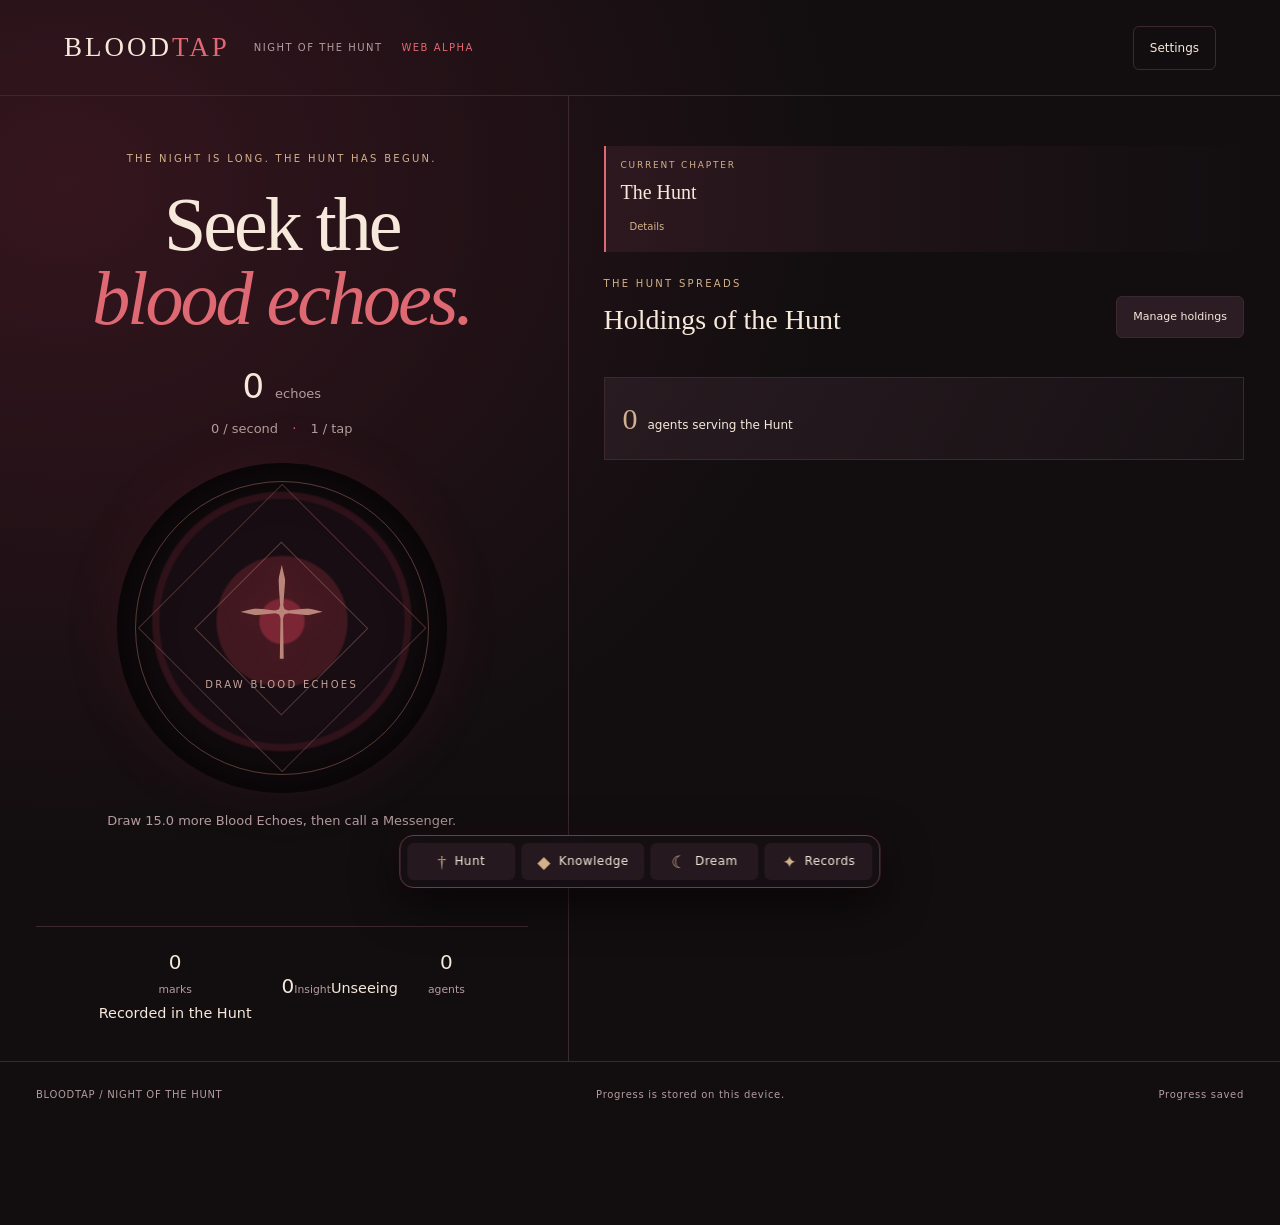
==== docs/index.html @ ead79633 "audio: rebuild all effects for ominous tone" ====
<!doctype html>
<html lang="en">
<head>
  <meta charset="utf-8"><meta name="viewport" content="width=device-width,initial-scale=1">
  <meta name="theme-color" content="#160e12"><title>BloodTap · Night of the Hunt</title>
  <link rel="icon" href="data:image/svg+xml,%3Csvg xmlns='http://www.w3.org/2000/svg' viewBox='0 0 32 32'%3E%3Cpath fill='%23df6973' d='M16 2 28 16 16 30 4 16Z'/%3E%3C/svg%3E">
  <link rel="stylesheet" href="play.css?v=20260927-8"><script src="play.js?v=20260927-14" defer></script>
</head>
<body>
<header><a class="wordmark" href="./">BLOOD<span>TAP</span></a><span class="edition">NIGHT OF THE HUNT <b>WEB ALPHA</b></span><button id="settings-open" class="quiet">Settings</button></header>
<main>
<section class="vigil" aria-labelledby="vigil-title">
<div class="eyebrow">The night is long. The Hunt has begun.</div><h1 id="vigil-title">Seek the<br><em>blood echoes.</em></h1>
<div class="balance"><strong id="bank">0</strong><span>echoes</span></div><div class="income"><span id="eps">0</span> / second <span class="dot">·</span> <span id="tap-value">1</span> / tap</div>
<button id="vessel" aria-label="Gather echoes"><span class="vessel-orbit"></span><span class="sigil">◆</span><span class="vessel-label">DRAW BLOOD ECHOES</span></button>
<p class="hint" id="onboarding">The Hunt is beginning…</p><span id="omen-announcement" class="sr-only" aria-live="assertive"></span><button id="omen" class="omen" hidden>✦ A strange sign appears <span id="omen-time"></span></button>
<div id="buffs" class="buffs"></div><p id="notice" role="status" aria-live="polite"></p>
<div class="vigil-stats"><div><strong id="achievements">0</strong><span>marks</span><small>Recorded in the Hunt</small></div><button id="insight-open" class="stat-button"><strong id="insight">0</strong><span>Insight</span><small id="insight-stage">Unseeing</small></button><div><strong id="total-owned">0</strong><span>agents</span></div></div>
</section>
<section class="empire"><div class="hunt-phase"><span>Current chapter</span><strong id="phase-name">The Hunt</strong><button id="phase-info" class="text-info" type="button" aria-expanded="false">Details</button><small id="phase-detail" hidden>Hunters, Messengers, and blood ministration define the night.</small></div><div class="section-head"><div><div class="eyebrow">THE HUNT SPREADS</div><h2>Holdings of the Hunt</h2></div><button id="holdings-open" class="holdings-open">Manage holdings</button></div><div class="holdings-summary"><strong id="holdings-owned">0</strong><span>agents serving the Hunt</span></div></section>

</main><footer><span>BLOODTAP / NIGHT OF THE HUNT</span><span>Progress is stored on this device.</span><span id="save-status">Loading…</span></footer>
<nav class="game-dock" aria-label="Hunt controls"><button id="hunt-open"><span class="dock-glyph">†</span><span>Hunt</span></button><button id="upgrades-open"><span class="dock-glyph">◆</span><span>Knowledge</span><b id="upgrade-badge" hidden>0</b></button><button id="dream-open"><span class="dock-glyph">☾</span><span>Dream</span><b id="dream-badge" hidden>0</b></button><button id="marks-dock"><span class="dock-glyph">✦</span><span>Records</span></button></nav>
<dialog id="holdings" class="game-panel holdings-panel"><form method="dialog"><div class="dialog-head"><div><div class="eyebrow">THE HUNT SPREADS</div><h2>Holdings of the Hunt</h2></div><button class="quiet">Close</button></div></form><div class="panel-balance holdings-balance"><span>Blood Echoes</span><strong id="holdings-bank">0</strong><small>Available to spend</small></div><div class="holdings-toolbar"><span class="toolbar-label">Purchase</span><div class="quantity"><button data-quantity="1" aria-pressed="true">1</button><button data-quantity="10">10</button><button data-quantity="100">100</button></div></div><div id="producers" class="producers holdings-grid"></div></dialog>
<dialog id="dream" class="game-panel dream-panel"><form method="dialog"><div class="dialog-head"><div><div class="eyebrow">WHAT THE DREAM CANNOT ERASE</div><h2>Hunter's Dream</h2></div><button class="quiet">Close</button></div></form><p>Let this Hunt end and begin another. Marks of the Hunt and remembered truths endure; accumulated Blood Echoes determine what the Dream allows you to retain.</p><div class="dream-return"><p id="reawakening-info"></p><button id="reawaken" disabled>Return to the Dream</button></div><hr><div class="memory-total"><strong id="fragments">0</strong> Remnants remembered</div><div id="memories"></div><p id="offline-info" class="muted"></p></dialog>
<dialog id="knowledge" class="game-panel"><form method="dialog"><div class="dialog-head"><div><div class="eyebrow">KNOWLEDGE BOUGHT IN BLOOD</div><h2>Hunter's Knowledge</h2></div><button class="quiet">Close</button></div></form><div class="panel-balance"><span>Blood Echoes</span><strong id="knowledge-bank">0</strong><small>Available to spend</small></div><p id="upgrade-empty" class="muted">Extend the Hunt to uncover new knowledge.</p><div id="upgrades" class="upgrades"></div></dialog>
<dialog id="marks" class="game-panel records-panel"><form method="dialog"><div class="dialog-head"><div><div class="eyebrow">RECORD OF THE HUNT</div><h2>Hunter Records</h2></div><button class="quiet">Close</button></div></form><div class="insight-path"><div class="insight-step"><strong id="records-marks">0</strong><span>Marks earned</span></div><div class="insight-arrow" aria-hidden="true">→</div><div class="insight-step"><strong id="records-insight">0</strong><span>Insight</span></div><div class="insight-arrow" aria-hidden="true">→</div><div class="insight-step"><strong id="records-stage">Unseeing</strong><span>Perception</span></div></div><div class="insight-progress"><div class="insight-progress-head"><span id="insight-progress-label">0 / 25 Marks</span><strong id="insight-next">25 Marks to next Insight</strong></div><progress id="insight-progress" max="25" value="0"></progress><small>Every 25 Marks grants 1 Insight.</small></div><section class="insight-effects"><h3>What Insight does</h3><div id="insight-effects-list"></div><p id="records-insight-detail" class="muted">The Hunt is all that can be perceived.</p></section><hr><div class="records-heading"><h3>Marks of the Hunt</h3><small>Milestones you have completed</small></div><div id="marks-list" class="marks-list"></div></dialog>
<dialog id="settings" class="settings-panel"><form method="dialog"><div class="dialog-head"><div><div class="eyebrow">GAME OPTIONS</div><h2>Settings</h2></div><button class="quiet">Close</button></div></form>
<section class="settings-section"><h3>Audio</h3><div class="setting-row"><label class="checkbox"><input id="sfx-enabled" type="checkbox" checked><span><strong>Sound effects</strong><small>Taps, purchases, discoveries, and menus.</small></span></label></div><div class="setting-slider"><label for="sfx-volume">Effects volume <output id="sfx-volume-value">42%</output></label><input id="sfx-volume" type="range" min="0" max="100" value="42" step="1"></div><div class="setting-row"><label class="checkbox"><input id="ambient-enabled" type="checkbox"><span><strong>Hunt ambience</strong><small>Continuous background atmosphere.</small></span></label></div><div class="setting-slider"><label for="ambient-volume">Ambience volume <output id="ambient-volume-value">18%</output></label><input id="ambient-volume" type="range" min="0" max="100" value="18" step="1"></div></section>
<section class="settings-section"><h3>Interface</h3><div class="setting-slider"><label for="text-size">Text size <output id="text-size-value">Normal</output></label><input id="text-size" type="range" min="0" max="2" value="1" step="1"><div class="setting-scale"><span>Compact</span><span>Normal</span><span>Large</span></div></div><div class="setting-row"><label class="checkbox"><input id="reduced-motion" type="checkbox"><span><strong>Reduce motion</strong><small>Minimizes animation and movement.</small></span></label></div></section>
<section class="settings-section"><h3>Save &amp; Data</h3><p class="muted">Progress saves automatically on this device. Export a copy before clearing browser data or switching devices.</p><div class="settings-actions"><button id="save-now">Save now</button><button id="export-save">Export save</button><button id="import-open">Import save</button><input id="import-file" type="file" accept=".json,application/json" hidden></div><details class="danger-zone"><summary>Reset progress</summary><p>This permanently erases the Hunt saved in this browser.</p><button id="reset" class="danger">Reset all progress</button></details></section></dialog>
<dialog id="offline-return" class="offline-return"><div class="offline-return-inner"><div class="eyebrow">THE DREAM REMEMBERS</div><h2>The Hunt Continued</h2><p>You were absent for <strong id="offline-duration">0 seconds</strong>.</p><div class="offline-reward"><span>Blood Echoes gathered</span><strong id="offline-earned">0</strong></div><div class="offline-details"><div><span>Offline efficiency</span><strong id="offline-efficiency">10%</strong></div><div><span>Maximum efficiency used</span><strong id="offline-max-used">0m / 30m</strong></div></div><p id="offline-note" class="muted"></p><button id="offline-continue" type="button">Return to the Hunt</button></div></dialog><dialog id="confirm"><form id="confirm-form"><h2 id="confirm-title"></h2><p id="confirm-description"></p><label id="confirm-label">Confirmation <input id="confirm-input" autocomplete="off"></label><p class="dialog-error" role="alert"></p><div class="settings-actions"><button id="confirm-submit" type="submit">Continue</button><button id="confirm-cancel" type="button" class="quiet">Cancel</button></div></form></dialog>
<div id="error" role="alert" hidden></div>
</body></html>
<!-- pages-redeploy: 2026-09-27T09:12Z -->
---- docs/play.css ----
:root{color-scheme:dark;--bg:#120e10;--panel:#1c1519;--line:#3c2930;--muted:#b49c9f;--ink:#f6e8db;--red:#df6973;--gold:#d2b18b;font-family:system-ui,-apple-system,Segoe UI,sans-serif}
*{box-sizing:border-box}.sr-only{position:absolute;width:1px;height:1px;padding:0;margin:-1px;overflow:hidden;clip:rect(0,0,0,0);white-space:nowrap;border:0}body{margin:0;background:radial-gradient(ellipse at 5% 15%,#35151e 0,transparent 45%),var(--bg);color:var(--ink)}button,a,input{font:inherit}button,.button{border:1px solid var(--line);background:#2c1d24;color:var(--ink);border-radius:6px;padding:12px 16px;cursor:pointer;text-decoration:none;display:inline-block}button:hover:not(:disabled),.button:hover{border-color:var(--red);background:#3b232b}button:disabled{opacity:.45;cursor:default}button:focus-visible,a:focus-visible,input:focus-visible{outline:3px solid var(--gold);outline-offset:4px}.quiet{background:transparent}.muted{color:var(--muted);font-size:13px;line-height:1.7}.eyebrow{font-size:10px;letter-spacing:2.3px;color:var(--gold);text-transform:uppercase}header{max-width:1440px;margin:auto;min-height:96px;padding:24px 5%;display:flex;align-items:center;gap:24px;border-bottom:1px solid var(--line)}.wordmark{font-family:Georgia,serif;color:var(--ink);font-size:27px;letter-spacing:3px;text-decoration:none}.wordmark span{color:var(--red)}.edition{font-size:10px;letter-spacing:1.5px;color:var(--muted);flex:1}.edition b{font-weight:400;margin-left:14px;color:var(--red)}header button{font-size:12px}main{max-width:1320px;margin:auto;display:grid;grid-template-columns:44% 56%;padding:0 36px}.vigil{padding:55px 40px 36px 0;text-align:center;position:sticky;top:0;align-self:start}h1{font-family:Georgia,serif;font-size:76px;line-height:.97;font-weight:400;margin:22px 0 26px;letter-spacing:-3px}h1 em{font-weight:400;color:var(--red)}.balance{display:flex;align-items:baseline;justify-content:center;gap:12px}.balance strong{font-size:34px;font-weight:500;letter-spacing:-1px}.balance span{color:var(--muted);font-size:13px}.income{font-size:12px;color:var(--muted);margin-top:7px}.dot{padding:0 10px;color:var(--red)}#vessel{width:218px;height:218px;border-radius:50%;position:relative;margin:30px auto 16px;display:flex;align-items:center;justify-content:center;flex-direction:column;background:radial-gradient(circle,#893f4d 0,#521f2d 38%,#21151b 68%);border:1px solid #9b5060;box-shadow:0 0 60px #a42b4326,inset 0 0 35px #0008;transition:transform .12s,box-shadow .3s;touch-action:manipulation;user-select:none}#vessel:hover{box-shadow:0 0 80px #d3476044,inset 0 0 35px #0008}#vessel:active{transform:scale(.96)}.vessel-orbit{position:absolute;inset:13px;border-radius:50%;border:1px solid #b66b6b66}.sigil{font-family:Georgia,serif;font-size:72px;color:#ebbbc0;text-shadow:0 0 20px #f97486}.vessel-label{font-size:9px;letter-spacing:2px;margin-top:4px}.hint{font-size:12px;line-height:1.8;color:var(--muted);min-height:44px}#notice{font-size:12px;color:var(--gold);min-height:32px;line-height:1.6}.vigil-stats{display:flex;justify-content:center;gap:30px;border-top:1px solid var(--line);padding-top:20px}.vigil-stats div{display:flex;flex-direction:column;gap:5px}.vigil-stats strong{font-size:20px;font-weight:400}.vigil-stats span{font-size:10px;color:var(--muted)}.empire{padding:50px 0 40px 35px;border-left:1px solid var(--line)}h2{font-family:Georgia,serif;font-size:28px;font-weight:400;margin:8px 0 18px}.section-head{display:flex;align-items:center;justify-content:space-between;gap:14px}.quantity{display:flex;border:1px solid var(--line);border-radius:5px}.quantity button{border:0;border-radius:3px;background:transparent;padding:8px 11px;font-size:12px}.quantity button[aria-pressed=true]{background:#75323f;color:white}.producers{display:grid;gap:7px;max-height:560px;overflow:auto;padding-right:8px;scrollbar-color:#65404a transparent}.producer{display:grid;grid-template-columns:38px 1fr auto;gap:12px;align-items:center;width:100%;text-align:left;padding:14px;background:linear-gradient(120deg,#281b21,#1c1619);min-height:80px}.producer:disabled{opacity:.6}.producer .number{font-family:Georgia,serif;color:var(--gold);font-size:21px;text-align:center}.producer .name{display:block;font-size:14px;font-weight:500}.producer .detail{display:block;color:var(--muted);font-size:10px;margin-top:5px}.producer .cost{color:var(--gold);font-size:13px;text-align:right}.producer .count{font-size:10px;color:var(--muted);display:block;margin-top:5px}.upgrade-heading{margin-top:36px}.upgrades{display:grid;grid-template-columns:1fr 1fr;gap:8px;max-height:270px;overflow:auto}.upgrade{font-size:12px;text-align:left;line-height:1.5}.upgrade small{display:block;color:var(--gold);margin-top:5px}.memory{grid-column:1/-1;display:grid;grid-template-columns:1fr 1fr;gap:60px;padding:38px 0;border-top:1px solid var(--line)}.memory p{color:var(--muted);font-size:13px;line-height:1.8;max-width:430px}.memory-total{font-size:12px;color:var(--muted);margin-bottom:12px}.memory-total strong{font-size:24px;color:var(--gold);margin-right:5px}#memories{display:grid;grid-template-columns:1fr 1fr;gap:7px}.memory-node{font-size:12px;text-align:left;line-height:1.4}.memory-node small{display:block;font-size:10px;color:var(--muted);margin-top:6px}footer{max-width:1320px;margin:auto;border-top:1px solid var(--line);padding:25px 36px 35px;display:flex;flex-wrap:wrap;gap:16px;justify-content:space-between;color:var(--muted);font-size:10px;letter-spacing:.7px}.omen{display:block;margin:16px auto;color:#ffd1a1;border-color:#c88648;background:#533320;animation:glow 2s infinite}.omen[hidden]{display:none}.buffs{display:flex;flex-wrap:wrap;gap:6px;justify-content:center}.buffs span{font-size:10px;border:1px solid #6d4d43;padding:6px;border-radius:4px;color:var(--gold)}dialog{width:min(530px,calc(100vw - 28px));max-height:90vh;background:var(--panel);color:var(--ink);border:1px solid #6c444f;border-radius:12px;padding:28px;box-shadow:0 20px 100px #000b}dialog::backdrop{background:#080507cc;backdrop-filter:blur(4px)}dialog p{font-size:13px;line-height:1.8;color:var(--muted)}.dialog-head{display:flex;align-items:center;justify-content:space-between}.dialog-head h2{margin:0}.settings-actions{display:flex;flex-wrap:wrap;gap:10px;margin:20px 0}.settings-actions>*{font-size:12px}.checkbox{font-size:13px;display:flex;gap:10px;align-items:center}hr{border:0;border-top:1px solid var(--line);margin:25px 0}.danger{color:#ff9ca4;border-color:#713543}#confirm-label{font-size:13px}#confirm-input{display:block;width:100%;background:#120e10;border:1px solid var(--line);padding:12px;color:var(--ink);margin-top:10px}#error{position:fixed;bottom:18px;left:50%;transform:translateX(-50%);max-width:90vw;background:#612b35;padding:14px 22px;border:1px solid var(--red);border-radius:7px;z-index:20;font-size:13px}body.reduced-motion *,body.reduced-motion *::before,body.reduced-motion *::after{animation:none!important;transition:none!important}@keyframes glow{50%{box-shadow:0 0 20px #d9994044}}@media(prefers-reduced-motion:reduce){*{animation:none!important;transition:none!important}}@media(max-width:800px){header{padding:20px;gap:10px}.wordmark{font-size:22px}.edition{display:none}header button{margin-left:auto}main{display:block;padding:0 20px}.vigil{position:relative;padding:35px 0 30px}h1{font-size:62px;margin:18px 0}.empire{border-left:0;border-top:1px solid var(--line);padding:30px 0}.producers{max-height:500px}.memory{display:block;padding:28px 0}.memory>div+div{margin-top:30px}.memory p{max-width:none}footer{padding:20px}.section-head h2{font-size:25px}#vessel{width:190px;height:190px}.vigil-stats{gap:40px}.balance strong{font-size:30px}}@media(max-width:380px){.upgrades,#memories{grid-template-columns:1fr}.producer{gap:7px;padding:10px}.quantity button{padding:8px}.eyebrow{letter-spacing:1.4px}}

/* Marks of the Hunt */
.stat-button{appearance:none;border:0;background:transparent;color:inherit;font:inherit;padding:0;cursor:pointer;text-align:inherit}
.stat-button:hover span,.stat-button:focus-visible span{text-decoration:underline}
.marks-list{display:grid;gap:.65rem;max-height:min(58vh,34rem);overflow:auto;padding:.25rem}
.mark-record{display:grid;gap:.2rem;padding:.75rem .85rem;border:1px solid var(--line,#49343c);background:rgba(255,255,255,.025)}
.mark-record strong{font-family:var(--serif,serif);font-size:1rem}
.mark-record span{font-size:.82rem;opacity:.72;line-height:1.35}

/* Game-like fixed command dock and dedicated knowledge panel */
body{padding-bottom:88px}
.game-dock{position:fixed;z-index:15;left:50%;bottom:max(12px,env(safe-area-inset-bottom));transform:translateX(-50%);display:flex;gap:6px;padding:7px;border:1px solid #65404a;border-radius:14px;background:#160f13eF;box-shadow:0 14px 45px #000b,0 0 28px #8f263522;backdrop-filter:blur(12px)}
.game-dock button{position:relative;min-width:108px;padding:9px 15px 8px;display:flex;align-items:center;justify-content:center;gap:8px;border-color:transparent;background:#25181e;font-size:11px;letter-spacing:.5px}
.game-dock button:hover{border-color:#9b5060;background:#3a222b}
.dock-glyph{font-family:Georgia,serif;color:var(--gold);font-size:17px;line-height:1}
#upgrade-badge{position:absolute;right:-4px;top:-7px;min-width:20px;height:20px;padding:2px 5px;border-radius:10px;background:var(--red);color:white;font-size:10px;line-height:16px;box-shadow:0 2px 8px #0008}
.game-panel{width:min(760px,calc(100vw - 24px));padding:24px}
.game-panel .upgrades{grid-template-columns:repeat(2,minmax(0,1fr));max-height:min(65vh,650px);padding:4px;gap:10px}
.game-panel .upgrade{min-height:105px;padding:14px}
@media(max-width:600px){body{padding-bottom:82px}.game-dock{width:calc(100vw - 20px);bottom:max(8px,env(safe-area-inset-bottom));justify-content:stretch}.game-dock button{min-width:0;flex:1;padding:9px 5px;font-size:10px}.game-panel{padding:18px}.game-panel .upgrades{grid-template-columns:1fr;max-height:68vh}.game-panel .upgrade{min-height:0}}

/* Narrative chapter indicator */
.hunt-phase{margin:0 0 24px;padding:13px 15px;border-left:2px solid var(--red);background:linear-gradient(90deg,#351c24aa,transparent)}
.hunt-phase span{display:block;color:var(--gold);font-size:9px;letter-spacing:1.8px;text-transform:uppercase}
.hunt-phase strong{display:block;margin-top:4px;font-family:Georgia,serif;font-size:20px;font-weight:400}
.hunt-phase small{display:block;margin-top:5px;color:var(--muted);font-size:10px;line-height:1.45}

/* Dedicated system screens */
.dream-panel{width:min(820px,calc(100vw - 24px))}
.dream-panel>p{max-width:650px}
.dream-return{display:flex;align-items:end;justify-content:space-between;gap:18px;padding:12px 0}
.dream-return p{margin:0;max-width:520px}
.dream-return button{flex:0 0 auto}
.dream-panel #memories{display:grid;grid-template-columns:repeat(2,minmax(0,1fr));gap:8px}
#dream-badge{position:absolute;right:-4px;top:-7px;min-width:20px;height:20px;padding:2px 5px;border-radius:10px;background:var(--gold);color:#1b1014;font-size:10px;line-height:16px;box-shadow:0 2px 8px #0008}
@media(max-width:600px){.dream-return{display:block}.dream-return button{width:100%;margin-top:10px}.dream-panel #memories{grid-template-columns:1fr}.game-dock button{gap:5px}}

/* Hunter Records: achievements and perception belong together */
.records-panel{width:min(760px,calc(100vw - 24px))}
.records-summary{display:grid;grid-template-columns:repeat(3,1fr);gap:8px;margin:18px 0}
.records-summary>div{padding:13px;border:1px solid var(--line);background:#171014;text-align:center}
.records-summary strong{display:block;font-family:Georgia,serif;font-size:22px;font-weight:400;color:var(--gold)}
.records-summary span{display:block;margin-top:5px;font-size:9px;letter-spacing:1px;text-transform:uppercase;color:var(--muted)}
.records-panel h3{font-family:Georgia,serif;font-weight:400}
@media(max-width:460px){.records-summary{grid-template-columns:1fr}.records-summary>div{display:flex;align-items:baseline;justify-content:space-between;text-align:left}.records-summary span{margin:0}}

/* Holdings: producers live in their own management screen */
.holdings-open{font-size:11px}
.holdings-summary{display:grid;grid-template-columns:auto 1fr;column-gap:10px;align-items:baseline;margin-top:18px;padding:18px;border:1px solid var(--line);background:linear-gradient(120deg,#281b21,#171114)}
.holdings-summary strong{font-family:Georgia,serif;font-size:30px;font-weight:400;color:var(--gold)}
.holdings-summary span{font-size:12px;color:var(--ink)}
.holdings-summary small{grid-column:2;color:var(--muted);font-size:10px}
.holdings-panel{width:min(920px,calc(100vw - 24px))}
.holdings-toolbar{display:flex;align-items:center;justify-content:space-between;gap:20px;margin-bottom:14px}
.holdings-toolbar p{margin:0}
.holdings-panel .producers{max-height:min(68vh,720px);padding:4px;grid-template-columns:repeat(2,minmax(0,1fr));gap:8px}
.holdings-panel .producer{min-width:0}
@media(max-width:720px){.holdings-panel .producers{grid-template-columns:1fr;max-height:68vh}.holdings-toolbar{align-items:flex-end}.holdings-summary{margin-top:12px}}
@media(max-width:420px){.holdings-toolbar{display:block}.holdings-toolbar .quantity{width:max-content;margin-top:12px}.holdings-summary{grid-template-columns:auto 1fr}}

/* Spendable currency shown inside management panels */
.panel-balance{display:flex;align-items:baseline;gap:9px;margin:16px 0 18px;padding:11px 14px;border:1px solid var(--line);background:#171014}
.panel-balance span{font-size:10px;letter-spacing:1px;text-transform:uppercase;color:var(--muted)}
.panel-balance strong{margin-left:auto;font-family:Georgia,serif;font-size:24px;font-weight:400;color:var(--gold)}
.panel-balance small{font-size:9px;color:var(--muted)}
@media(max-width:420px){.panel-balance{display:grid;grid-template-columns:1fr auto}.panel-balance strong{grid-row:1/3;grid-column:2}.panel-balance small{grid-column:1}}

/* Currency readout stays visually separate from descriptive panel copy */
.holdings-balance{margin:16px 0 12px}
.holdings-toolbar{padding-top:8px}

/* Offline return */
.offline-return{max-width:460px;text-align:center}.offline-return-inner{padding:8px 2px}.offline-return h2{margin:7px 0 12px;font-family:Georgia,serif;font-weight:400}.offline-return p{line-height:1.55}.offline-reward{margin:18px 0;padding:16px;border:1px solid var(--line);background:#171014;display:grid;gap:5px}.offline-reward span{font-size:10px;letter-spacing:1.2px;text-transform:uppercase;color:var(--muted)}.offline-reward strong{font-family:Georgia,serif;font-size:30px;font-weight:400;color:var(--gold)}.offline-return #offline-continue{margin-top:12px;width:100%}@media(max-width:520px){.offline-return{width:calc(100% - 28px)}.offline-return::backdrop{background:#080608dd}.offline-reward strong{font-size:27px}}

.offline-details{display:grid;grid-template-columns:1fr 1fr;gap:8px;margin:0 0 16px}.offline-details>div{padding:11px 9px;border:1px solid var(--line);background:#120d10;display:grid;gap:5px}.offline-details span{font-size:9px;letter-spacing:.8px;text-transform:uppercase;color:var(--muted)}.offline-details strong{font-family:Georgia,serif;font-size:17px;font-weight:400;color:var(--gold)}@media(max-width:420px){.offline-details{grid-template-columns:1fr}.offline-details>div{grid-template-columns:1fr auto;align-items:center}.offline-details strong{font-size:16px}}

/* Readability and settings system */
:root{--ui-scale:1.08}
:root[data-text-size="compact"]{--ui-scale:1}
:root[data-text-size="normal"]{--ui-scale:1.08}
:root[data-text-size="large"]{--ui-scale:1.20}
body{font-size:calc(16px * var(--ui-scale));line-height:1.5}
button,.button,input,output{font-size:inherit}
.muted,dialog p{font-size:calc(13px * var(--ui-scale));line-height:1.6}
.hint,#notice{font-size:calc(12px * var(--ui-scale));line-height:1.6}
.income{font-size:calc(12px * var(--ui-scale))}
.vigil-stats span,.producer .detail,.producer .count,.holdings-summary small,.hunt-phase small{font-size:calc(10px * var(--ui-scale));line-height:1.5}
.producer .name{font-size:calc(14px * var(--ui-scale))}
.producer .cost{font-size:calc(13px * var(--ui-scale))}
.game-dock button{font-size:calc(11px * var(--ui-scale))}
.settings-panel{width:min(680px,calc(100vw - 24px))}
.settings-section{margin-top:18px;padding:17px;border:1px solid var(--line);background:#171014}
.settings-section h3{margin:0 0 15px;font-family:Georgia,serif;font-size:20px;font-weight:400;color:var(--ink)}
.setting-row{padding:8px 0}
.setting-row .checkbox{align-items:flex-start;font-size:14px}
.setting-row .checkbox span{display:grid;gap:3px}
.setting-row .checkbox strong{font-weight:500}
.setting-row .checkbox small{color:var(--muted);font-size:11px;line-height:1.45}
.setting-slider{display:grid;gap:9px;padding:10px 0 14px}
.setting-slider label{display:flex;justify-content:space-between;gap:16px;font-size:13px}
.setting-slider output{color:var(--gold);font-size:13px}
.setting-slider input[type=range]{width:100%}
.setting-scale{display:flex;justify-content:space-between;color:var(--muted);font-size:10px}
.danger-zone{margin-top:18px;border-top:1px solid var(--line);padding-top:14px}
.danger-zone summary{cursor:pointer;color:#e9b1b5;font-size:13px}
.hunt-phase small{max-width:48ch}
.holdings-summary{row-gap:4px}
.panel-balance{column-gap:14px;row-gap:4px}
.panel-balance span,.panel-balance small{line-height:1.4}
@media(max-width:600px){
  :root{--ui-scale:1.10}
  :root[data-text-size="compact"]{--ui-scale:1}
  :root[data-text-size="normal"]{--ui-scale:1.10}
  :root[data-text-size="large"]{--ui-scale:1.23}
  .settings-panel{padding:18px}
  .settings-section{padding:14px}
  .game-dock button{font-size:calc(10px * var(--ui-scale))}
  .panel-balance{align-items:center}
  .panel-balance strong{line-height:1.1}
  .offline-details span{line-height:1.35}
}

/* Progressive disclosure: keep play surfaces numerical and scannable */
.text-info{margin-top:7px;padding:4px 8px;background:transparent;border-color:transparent;color:var(--gold);font-size:10px}
.hunt-phase small[hidden]{display:none}.hunt-phase small{margin-top:7px}
.toolbar-label{color:var(--muted);font-size:11px;letter-spacing:.7px;text-transform:uppercase}
.producer-lore{display:block;margin-top:7px;color:var(--muted);font-size:calc(11px * var(--ui-scale));line-height:1.45}
.producer-lore[hidden]{display:none}
.records-explainer{margin:12px 0 18px;padding:10px 12px;border:1px solid var(--line);background:#171014}
.records-explainer summary{cursor:pointer;color:var(--gold);font-size:12px}
.records-explainer p:last-child{margin-bottom:0}
.upgrade .detail{display:block;margin-top:4px;color:var(--muted);font-size:calc(11px * var(--ui-scale));line-height:1.45}
@media(max-width:600px){
 .producer{min-height:68px;grid-template-columns:32px 1fr auto}
 .producer .number{font-size:18px}
 .producer .name{line-height:1.3}
 .producer .detail{margin-top:3px}
 .holdings-toolbar{align-items:center}
}

/* Insight guide: source -> currency -> consequence */
.insight-path{display:grid;grid-template-columns:1fr auto 1fr auto 1fr;align-items:center;gap:9px;margin:18px 0}
.insight-step{min-width:0;padding:13px 8px;border:1px solid var(--line);background:#171014;text-align:center}
.insight-step strong{display:block;font-family:Georgia,serif;font-size:22px;font-weight:400;color:var(--gold);overflow-wrap:anywhere}
.insight-step span{display:block;margin-top:5px;color:var(--muted);font-size:9px;letter-spacing:.8px;text-transform:uppercase}
.insight-arrow{color:var(--red);font-size:18px}
.insight-progress{padding:14px;border:1px solid var(--line);background:#120d10}
.insight-progress-head{display:flex;justify-content:space-between;gap:12px;align-items:baseline;font-size:12px}
.insight-progress-head strong{color:var(--gold);font-weight:500}
.insight-progress progress{width:100%;height:10px;margin:10px 0 6px;accent-color:var(--red)}
.insight-progress small{color:var(--muted);font-size:10px}
.insight-effects{margin-top:18px}
.insight-effects h3,.records-heading h3{margin:0 0 10px;font-family:Georgia,serif;font-weight:400}
#insight-effects-list{display:grid;grid-template-columns:1fr 1fr;gap:7px}
.insight-effect{padding:10px 11px;border-left:2px solid var(--red);background:#171014;font-size:12px;line-height:1.4}
.records-heading{display:flex;align-items:baseline;justify-content:space-between;gap:12px}
.records-heading small{color:var(--muted);font-size:10px}
@media(max-width:520px){
 .insight-path{grid-template-columns:1fr auto 1fr;gap:6px}
 .insight-path .insight-arrow:nth-of-type(2){display:none}
 .insight-path .insight-step:last-child{grid-column:1/-1}
 .insight-step{padding:10px 6px}.insight-step strong{font-size:19px}
 .insight-progress-head{display:grid;gap:3px}
 #insight-effects-list{grid-template-columns:1fr}
}

/* Primary Hunt interaction: large gothic blood seal, touch-first */
#vessel{
 width:min(330px,78vw);height:min(330px,78vw);min-width:250px;min-height:250px;
 margin:24px auto 18px;border:0;outline:0;-webkit-tap-highlight-color:transparent;
 background:
  radial-gradient(circle at 50% 48%,#7b2635 0 9%,#421820 10% 27%,#170d12 28% 51%,#32131b 52% 54%,#100a0d 55% 100%);
 box-shadow:0 0 54px #7d1f3029,inset 0 0 50px #000b;
}
#vessel:focus{outline:none}#vessel:focus-visible{outline:1px solid #b6786e;outline-offset:7px}
#vessel:hover{box-shadow:0 0 65px #8e263839,inset 0 0 50px #000b}
#vessel:active{transform:scale(.985);box-shadow:0 0 42px #7d1f3030,inset 0 0 58px #000d}
.vessel-orbit{inset:18px;border:1px solid #9c685d88;box-shadow:inset 0 0 0 8px #0b070950}
.vessel-orbit:before,.vessel-orbit:after{content:"";position:absolute;inset:15%;border:1px solid #77474a99;transform:rotate(45deg)}
.vessel-orbit:after{inset:29%;transform:rotate(45deg);border-color:#a1675d80}
.sigil{font-size:0;width:96px;height:96px;position:relative;filter:drop-shadow(0 0 12px #8d2b3d66)}
.sigil:before,.sigil:after{content:"";position:absolute;left:50%;top:50%;background:#b98578;transform:translate(-50%,-50%)}
.sigil:before{width:7px;height:94px;clip-path:polygon(50% 0,100% 16%,72% 43%,100% 50%,68% 57%,78% 100%,22% 100%,32% 57%,0 50%,28% 43%,0 16%)}
.sigil:after{width:82px;height:7px;clip-path:polygon(0 50%,18% 0,42% 30%,50% 0,58% 30%,82% 0,100% 50%,82% 100%,58% 70%,50% 100%,42% 70%,18% 100%)}
.vessel-label{margin-top:17px;color:#c7a39b;font-size:10px;letter-spacing:2.3px}
@media(max-width:600px){#vessel{width:min(310px,82vw);height:min(310px,82vw);min-width:250px;min-height:250px;margin-top:20px}}
@media(max-width:340px){#vessel{width:250px;height:250px;min-width:250px;min-height:250px}}
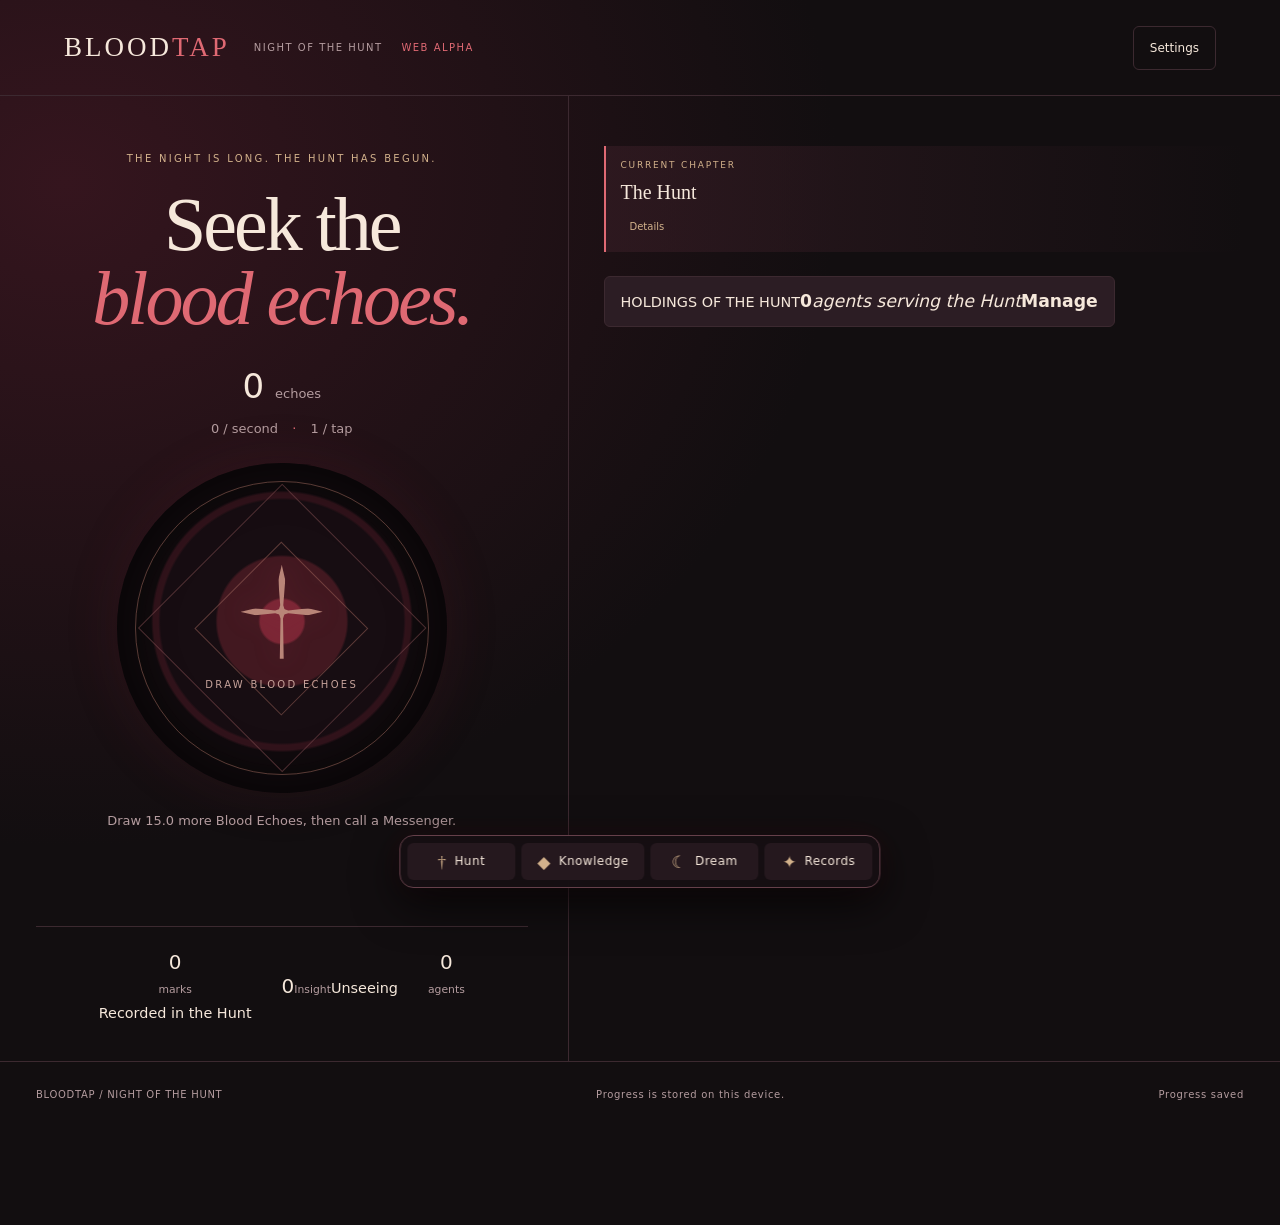
==== commit 2f0336a5: "ui: compact Hunt home into a fixed game dashboard" ====
--- a/docs/index.html
+++ b/docs/index.html
@@ -4,7 +4,7 @@
   <meta charset="utf-8"><meta name="viewport" content="width=device-width,initial-scale=1">
   <meta name="theme-color" content="#160e12"><title>BloodTap · Night of the Hunt</title>
   <link rel="icon" href="data:image/svg+xml,%3Csvg xmlns='http://www.w3.org/2000/svg' viewBox='0 0 32 32'%3E%3Cpath fill='%23df6973' d='M16 2 28 16 16 30 4 16Z'/%3E%3C/svg%3E">
-  <link rel="stylesheet" href="play.css?v=20260927-8"><script src="play.js?v=20260927-14" defer></script>
+  <link rel="stylesheet" href="play.css?v=20260928-1"><script src="play.js?v=20260927-14" defer></script>
 </head>
 <body>
 <header><a class="wordmark" href="./">BLOOD<span>TAP</span></a><span class="edition">NIGHT OF THE HUNT <b>WEB ALPHA</b></span><button id="settings-open" class="quiet">Settings</button></header>
@@ -17,7 +17,7 @@
 <div id="buffs" class="buffs"></div><p id="notice" role="status" aria-live="polite"></p>
 <div class="vigil-stats"><div><strong id="achievements">0</strong><span>marks</span><small>Recorded in the Hunt</small></div><button id="insight-open" class="stat-button"><strong id="insight">0</strong><span>Insight</span><small id="insight-stage">Unseeing</small></button><div><strong id="total-owned">0</strong><span>agents</span></div></div>
 </section>
-<section class="empire"><div class="hunt-phase"><span>Current chapter</span><strong id="phase-name">The Hunt</strong><button id="phase-info" class="text-info" type="button" aria-expanded="false">Details</button><small id="phase-detail" hidden>Hunters, Messengers, and blood ministration define the night.</small></div><div class="section-head"><div><div class="eyebrow">THE HUNT SPREADS</div><h2>Holdings of the Hunt</h2></div><button id="holdings-open" class="holdings-open">Manage holdings</button></div><div class="holdings-summary"><strong id="holdings-owned">0</strong><span>agents serving the Hunt</span></div></section>
+<section class="empire"><div class="hunt-phase"><span>Current chapter</span><strong id="phase-name">The Hunt</strong><button id="phase-info" class="text-info" type="button" aria-expanded="false">Details</button><small id="phase-detail" hidden>Hunters, Messengers, and blood ministration define the night.</small></div><button id="holdings-open" class="home-holdings"><span><small>HOLDINGS OF THE HUNT</small><strong id="holdings-owned">0</strong><em>agents serving the Hunt</em></span><b>Manage</b></button></section>
 
 </main><footer><span>BLOODTAP / NIGHT OF THE HUNT</span><span>Progress is stored on this device.</span><span id="save-status">Loading…</span></footer>
 <nav class="game-dock" aria-label="Hunt controls"><button id="hunt-open"><span class="dock-glyph">†</span><span>Hunt</span></button><button id="upgrades-open"><span class="dock-glyph">◆</span><span>Knowledge</span><b id="upgrade-badge" hidden>0</b></button><button id="dream-open"><span class="dock-glyph">☾</span><span>Dream</span><b id="dream-badge" hidden>0</b></button><button id="marks-dock"><span class="dock-glyph">✦</span><span>Records</span></button></nav>
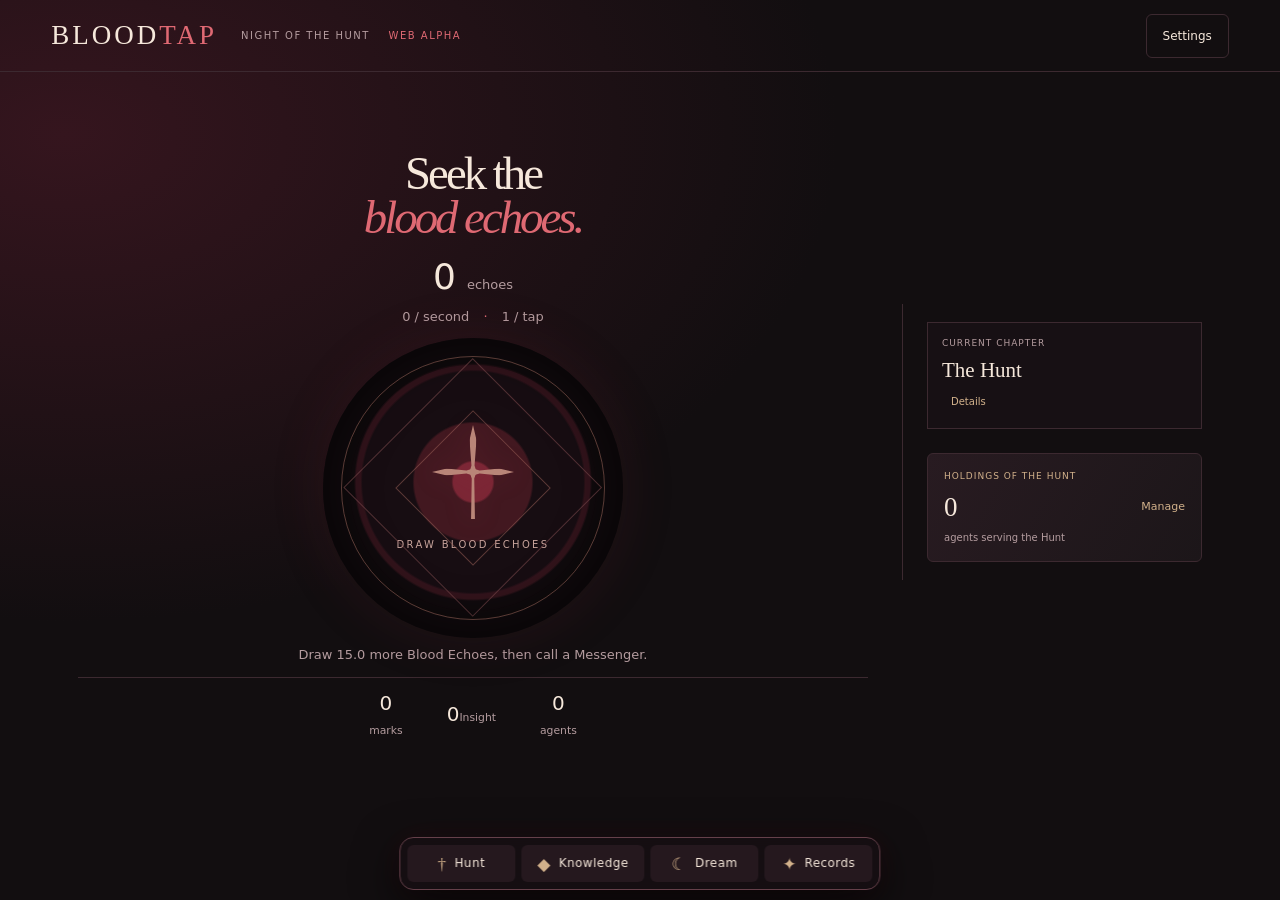
==== commit c47c23aa: "deploy: refresh mobile Hunt viewport fix" ====
--- a/docs/index.html
+++ b/docs/index.html
@@ -4,7 +4,7 @@
   <meta charset="utf-8"><meta name="viewport" content="width=device-width,initial-scale=1">
   <meta name="theme-color" content="#160e12"><title>BloodTap · Night of the Hunt</title>
   <link rel="icon" href="data:image/svg+xml,%3Csvg xmlns='http://www.w3.org/2000/svg' viewBox='0 0 32 32'%3E%3Cpath fill='%23df6973' d='M16 2 28 16 16 30 4 16Z'/%3E%3C/svg%3E">
-  <link rel="stylesheet" href="play.css?v=20260928-1"><script src="play.js?v=20260927-14" defer></script>
+  <link rel="stylesheet" href="play.css?v=20260928-2"><script src="play.js?v=20260927-14" defer></script>
 </head>
 <body>
 <header><a class="wordmark" href="./">BLOOD<span>TAP</span></a><span class="edition">NIGHT OF THE HUNT <b>WEB ALPHA</b></span><button id="settings-open" class="quiet">Settings</button></header>
--- a/docs/play.css
+++ b/docs/play.css
@@ -187,3 +187,107 @@
 .vessel-label{margin-top:17px;color:#c7a39b;font-size:10px;letter-spacing:2.3px}
 @media(max-width:600px){#vessel{width:min(310px,82vw);height:min(310px,82vw);min-width:250px;min-height:250px;margin-top:20px}}
 @media(max-width:340px){#vessel{width:250px;height:250px;min-width:250px;min-height:250px}}
+
+/* Fixed Hunt home: app-like dashboard, not a scrolling webpage */
+html,body{height:100%;overscroll-behavior:none}
+body{height:100dvh;min-height:0;overflow:hidden;padding-bottom:0}
+header{height:72px;min-height:72px;padding:12px 4%;max-width:none}
+main{height:calc(100dvh - 72px);max-width:1180px;width:100%;padding:0 28px 88px;grid-template-columns:minmax(0,1fr) 300px;align-items:center;overflow:hidden}
+.vigil{position:relative;top:auto;align-self:center;padding:12px 34px 10px 0;max-height:100%;overflow:hidden}
+.vigil>.eyebrow{display:none}
+.vigil h1{font-size:clamp(34px,5.2vh,58px);margin:4px 0 10px;line-height:.95}
+.balance strong{font-size:clamp(27px,4vh,36px)}
+.income{margin-top:3px}
+#vessel{width:min(300px,34vh,66vw);height:min(300px,34vh,66vw);min-width:190px;min-height:190px;margin:12px auto 8px}
+.hint{min-height:0;margin:5px auto;line-height:1.4;max-width:520px}
+#notice{min-height:0;margin:4px auto;line-height:1.35}
+.omen{margin:7px auto}
+.vigil-stats{padding-top:10px;margin-top:8px;gap:clamp(18px,4vw,44px)}
+.vigil-stats small{display:none}
+.empire{align-self:center;padding:18px 0 18px 24px}
+.hunt-phase{padding:14px;border:1px solid var(--line);background:#171014}
+.hunt-phase>span{display:block;color:var(--muted);font-size:9px;letter-spacing:1px;text-transform:uppercase}
+.hunt-phase>strong{display:block;margin-top:4px;font-family:Georgia,serif;font-size:21px;font-weight:400}
+.hunt-phase .text-info{margin-top:3px}
+.home-holdings{width:100%;margin-top:10px;padding:16px;text-align:left;display:flex;align-items:center;justify-content:space-between;gap:12px;background:linear-gradient(120deg,#281b21,#1c1619)}
+.home-holdings span{display:grid;gap:3px}.home-holdings small{color:var(--gold);font-size:9px;letter-spacing:1px}.home-holdings strong{font-family:Georgia,serif;font-size:27px;font-weight:400}.home-holdings em{font-style:normal;color:var(--muted);font-size:10px}.home-holdings b{font-size:11px;color:var(--gold);font-weight:500}
+footer{display:none}
+.game-dock{bottom:max(10px,env(safe-area-inset-bottom))}
+dialog{overflow:auto;overscroll-behavior:contain}
+@media(max-width:800px){
+ header{height:58px;min-height:58px;padding:8px 14px}
+ main{height:calc(100dvh - 58px);padding:0 14px 82px;display:grid;grid-template-columns:1fr;grid-template-rows:minmax(0,1fr) auto;align-items:center}
+ .vigil{padding:5px 0;align-self:center}
+ .vigil h1{font-size:clamp(30px,5.2vh,46px);margin:2px 0 6px}
+ .balance strong{font-size:clamp(25px,3.8vh,32px)}
+ #vessel{width:min(285px,34vh,76vw);height:min(285px,34vh,76vw);min-width:180px;min-height:180px;margin:8px auto 5px}
+ .vessel-label{margin-top:11px}
+ .hint{font-size:11px;margin:3px auto;max-width:92%;white-space:nowrap;overflow:hidden;text-overflow:ellipsis}
+ #notice{font-size:11px;max-width:92%;white-space:nowrap;overflow:hidden;text-overflow:ellipsis}
+ .vigil-stats{margin-top:5px;padding-top:7px;gap:30px}
+ .vigil-stats strong{font-size:18px}
+ .empire{border:0;border-top:1px solid var(--line);padding:7px 0;display:grid;grid-template-columns:1fr 1fr;gap:7px}
+ .hunt-phase{padding:8px 10px}.hunt-phase>strong{font-size:15px}.hunt-phase .text-info{font-size:9px;padding:2px 0}.hunt-phase small{position:absolute;left:14px;right:14px;bottom:82px;z-index:5;padding:10px;background:#171014;border:1px solid var(--line)}
+ .home-holdings{margin:0;padding:8px 10px}.home-holdings strong{font-size:20px}.home-holdings em{display:none}.home-holdings b{font-size:10px}
+}
+@media(max-height:700px){
+ .vigil h1{font-size:30px}.vigil h1 br{display:none}
+ #vessel{width:min(220px,30vh);height:min(220px,30vh);min-width:160px;min-height:160px}
+ .hint{display:none}.vigil-stats{margin-top:3px}
+}
+
+/* Mobile viewport correction: preserve every Hunt HUD element without scrolling */
+@media(max-width:800px){
+ header{height:52px;min-height:52px;padding:6px 14px}
+ .wordmark{font-size:20px}.quiet{padding:9px 12px}
+ main{height:calc(100dvh - 52px);padding:0 12px calc(76px + env(safe-area-inset-bottom));grid-template-rows:minmax(0,1fr) auto}
+ .vigil{min-height:0;display:flex;flex-direction:column;justify-content:center;padding:2px 0}
+ .vigil h1{font-size:clamp(27px,4.5vh,40px);margin:0 0 4px}
+ .balance strong{font-size:clamp(23px,3.3vh,29px)}
+ .income{font-size:11px;margin-top:1px}
+ #vessel{width:min(255px,29vh,68vw);height:min(255px,29vh,68vw);min-width:160px;min-height:160px;margin:5px auto 3px}
+ .hint{font-size:10px;margin:2px auto;line-height:1.25}
+ #notice{font-size:10px;margin:2px auto;line-height:1.25}
+ .buffs{min-height:0}.buffs span{padding:3px;font-size:9px}
+ .vigil-stats{margin-top:3px;padding-top:5px;gap:22px}
+ .vigil-stats strong{font-size:16px}.vigil-stats span{font-size:9px}
+ .empire{padding:5px 0;gap:6px}
+ .hunt-phase,.home-holdings{min-height:62px;padding:7px 9px}
+ .hunt-phase>strong{font-size:14px}.hunt-phase>span,.home-holdings small{font-size:8px}
+ .home-holdings strong{font-size:18px}
+ .game-dock{bottom:max(5px,env(safe-area-inset-bottom));width:calc(100% - 20px);max-width:650px;padding:5px;gap:3px}
+ .game-dock button{min-width:0;flex:1;padding:7px 4px;font-size:11px;gap:4px}
+ .dock-glyph{font-size:14px}
+}
+@media(max-width:800px) and (max-height:760px){
+ .vigil h1{font-size:25px}.balance strong{font-size:22px}
+ #vessel{width:min(205px,26vh);height:min(205px,26vh);min-width:145px;min-height:145px}
+ .hint,#notice{font-size:9px}
+ .hunt-phase,.home-holdings{min-height:54px;padding:5px 8px}
+}
+
+/* Mobile viewport correction: keep every Hunt HUD row visible above the dock */
+@media(max-width:800px){
+ main{grid-template-rows:minmax(0,1fr) auto;gap:0;padding-bottom:76px}
+ .vigil{min-height:0;display:flex;flex-direction:column;justify-content:center}
+ .vigil h1{font-size:clamp(28px,4.5vh,42px);margin:0 0 4px}
+ .balance strong{font-size:clamp(24px,3.4vh,30px)}
+ .income{font-size:11px}
+ #vessel{width:min(260px,30vh,70vw);height:min(260px,30vh,70vw);min-width:165px;min-height:165px;margin:5px auto 3px}
+ .hint{margin:2px auto;font-size:10px}
+ #notice{margin:2px auto;font-size:10px}
+ .buffs{min-height:0}
+ .vigil-stats{flex:0 0 auto;margin-top:3px;padding-top:6px;min-height:54px;align-items:center}
+ .vigil-stats>div,.vigil-stats>.stat-button{min-width:70px;display:flex;flex-direction:column;align-items:center;gap:2px}
+ .vigil-stats strong{font-size:17px}.vigil-stats span{font-size:9px}
+ .empire{flex:0 0 auto;padding:6px 0}
+ .game-dock{width:calc(100vw - 20px);bottom:max(5px,env(safe-area-inset-bottom));padding:5px;gap:3px}
+ .game-dock button{min-width:0;flex:1;padding:8px 5px}
+}
+@media(max-width:800px) and (max-height:760px){
+ .vigil h1{font-size:27px}
+ #vessel{width:min(215px,27vh);height:min(215px,27vh);min-width:155px;min-height:155px}
+ .hint{display:none}
+ .vigil-stats{min-height:48px}
+ .hunt-phase,.home-holdings{padding:6px 8px}
+}
